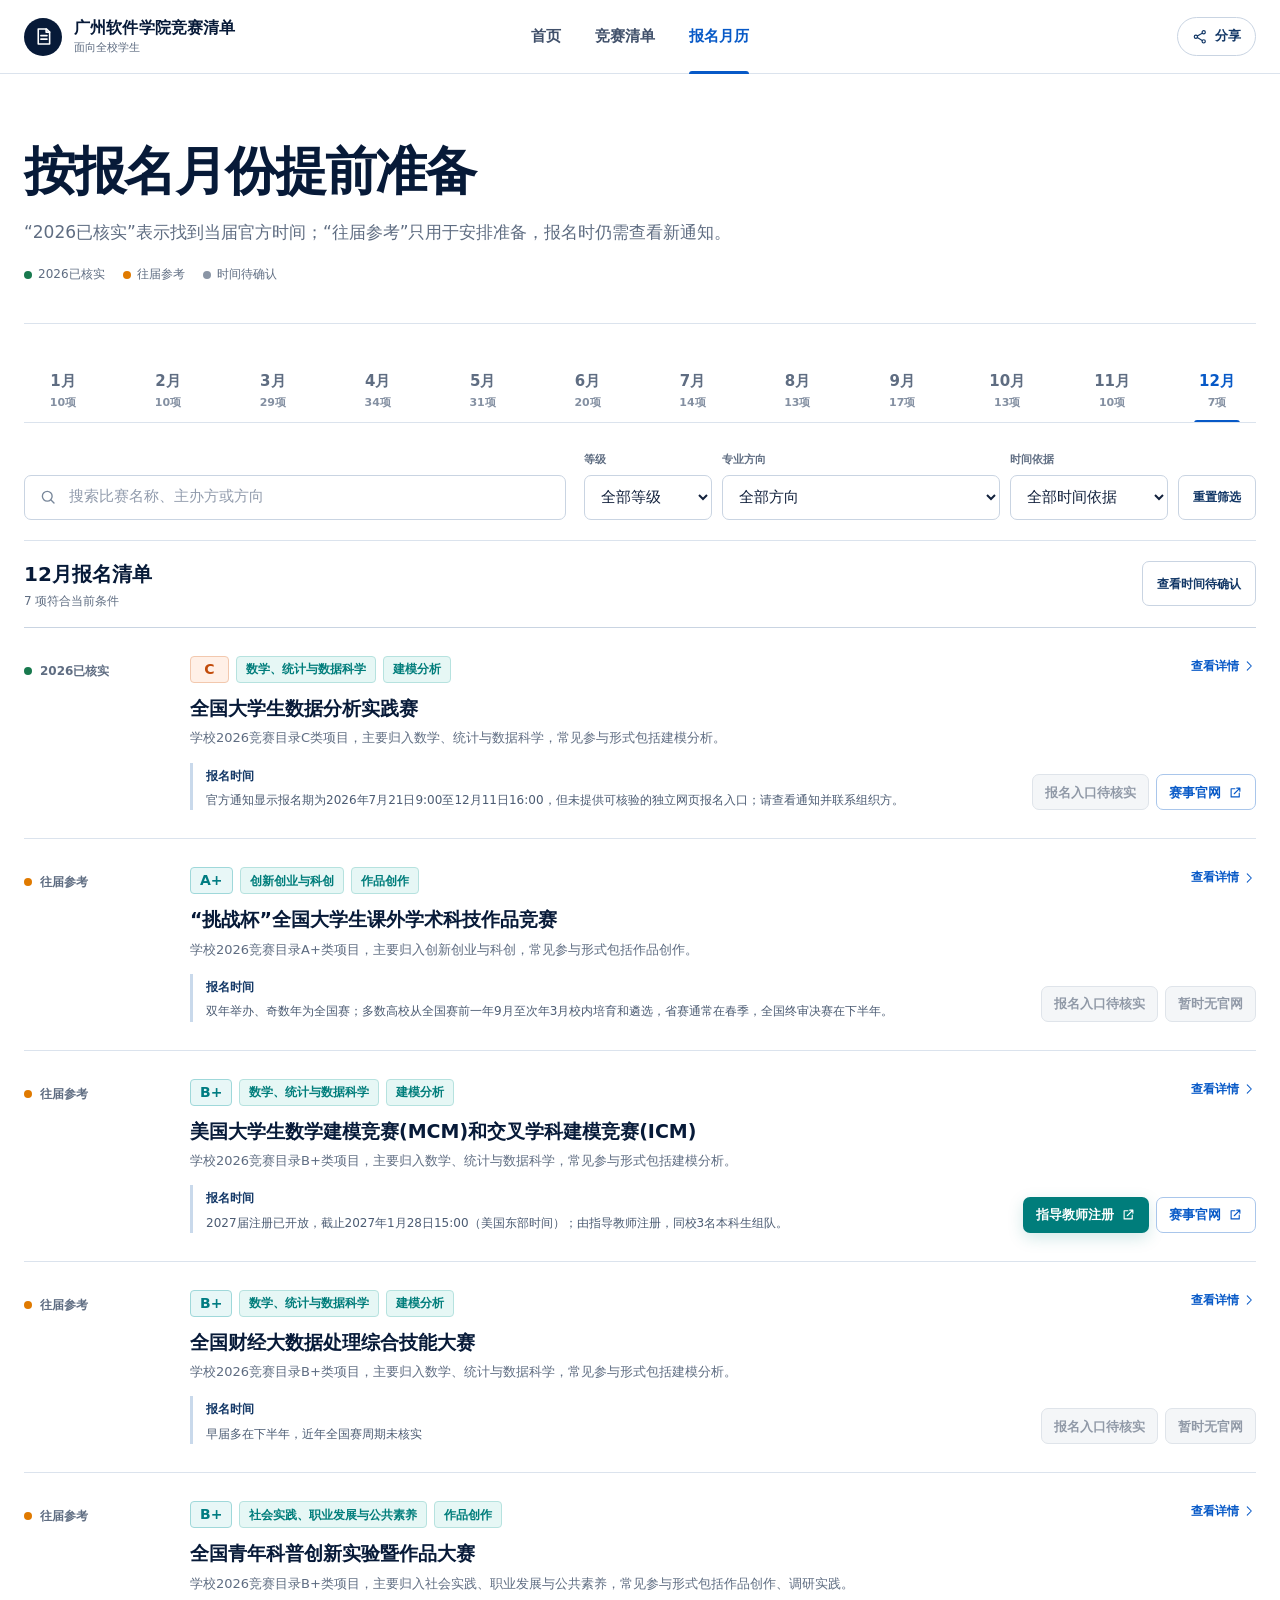
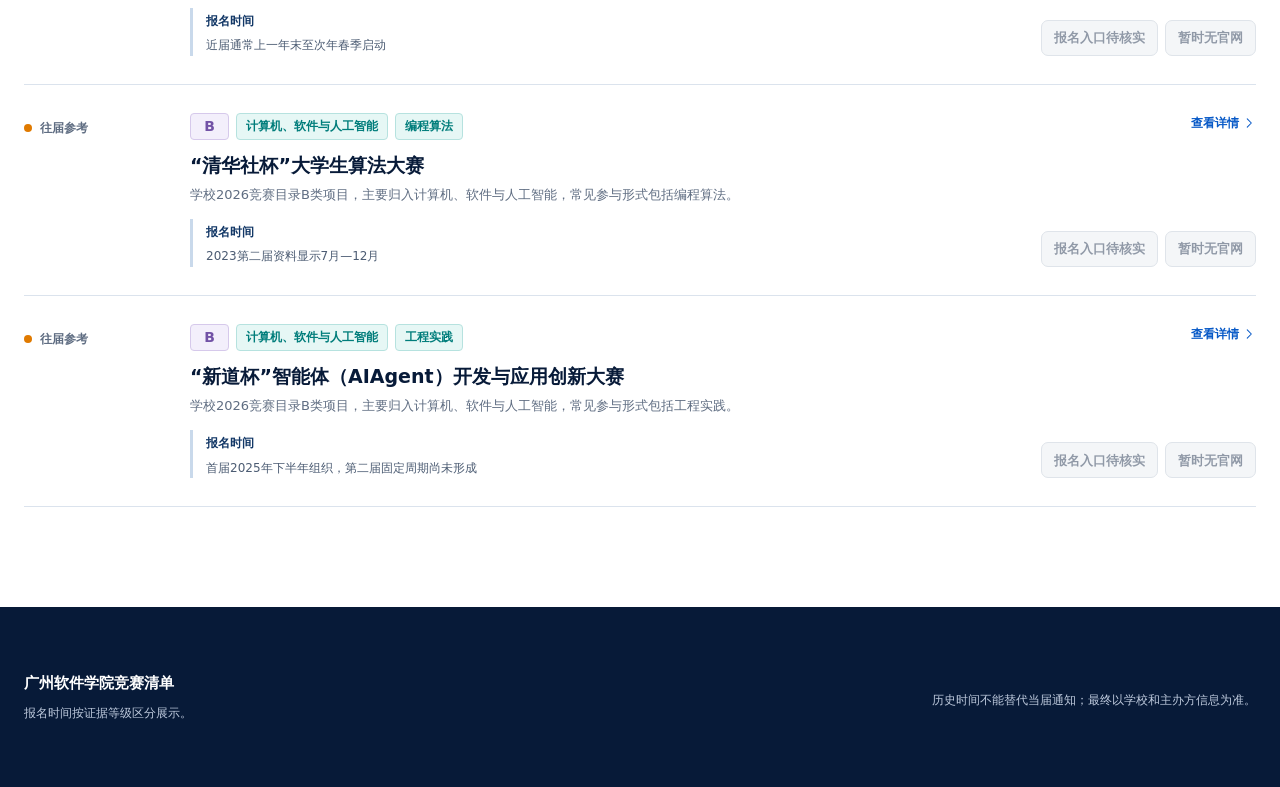
==== site/calendar.html @ b6a683ba "feat: expand competition guide to full school catalog" ====
<!doctype html>
<html lang="zh-CN">
<head>
  <meta charset="utf-8">
  <meta name="viewport" content="width=device-width, initial-scale=1">
  <meta name="theme-color" content="#071b3d">
  <meta name="description" content="按报名月份查看广州软件学院竞赛目录赛事；当届已核实时间与往届常见时间分开标注。">
  <meta property="og:type" content="website">
  <meta property="og:title" content="报名月历｜广州软件学院竞赛清单">
  <meta property="og:description" content="按报名月份查看赛事，提前安排组队和准备。">
  <meta property="og:url" content="https://jianfeng777.github.io/gzist-competition-guide/calendar.html">
  <link rel="canonical" href="https://jianfeng777.github.io/gzist-competition-guide/calendar.html">
  <link rel="icon" href="assets/favicon.svg" type="image/svg+xml">
  <link rel="stylesheet" href="styles.css">
  <title>报名月历｜广州软件学院竞赛清单</title>
</head>
<body data-page="calendar">
  <a class="skip-link" href="#main-content">跳到主要内容</a>
  <header class="site-header">
    <div class="shell header-inner">
      <a class="brand" href="index.html" aria-label="返回首页"><span class="brand-mark" aria-hidden="true"><svg viewBox="0 0 24 24"><path d="M6 3.5h9.5L19 7v13.5H6z"/><path d="M15 3.5V7h4M9 11h7M9 15h7"/></svg></span><span class="brand-copy"><strong>广州软件学院竞赛清单</strong><small>面向全校学生</small></span></a>
      <button class="nav-toggle icon-button" type="button" aria-expanded="false" aria-controls="primary-nav"><span class="sr-only">打开导航</span><svg viewBox="0 0 24 24" aria-hidden="true"><path d="M4 7h16M4 12h16M4 17h16"/></svg></button>
      <nav class="primary-nav" id="primary-nav" aria-label="主导航"><a href="index.html" data-nav="home">首页</a><a href="competitions.html" data-nav="competitions">竞赛清单</a><a href="calendar.html" data-nav="calendar">报名月历</a></nav>
      <button class="share-button" id="share-button" type="button"><svg viewBox="0 0 24 24" aria-hidden="true"><circle cx="18" cy="5" r="2.5"/><circle cx="6" cy="12" r="2.5"/><circle cx="18" cy="19" r="2.5"/><path d="m8.2 10.8 7.5-4.4M8.2 13.2l7.5 4.4"/></svg><span>分享</span></button>
    </div>
  </header>

  <main id="main-content">
    <section class="page-intro shell">
      <h1>按报名月份提前准备</h1>
      <p>“2026已核实”表示找到当届官方时间；“往届参考”只用于安排准备，报名时仍需查看新通知。</p>
      <div class="legend"><span><i class="status-dot verified"></i>2026已核实</span><span><i class="status-dot reference"></i>往届参考</span><span><i class="status-dot unknown"></i>时间待确认</span></div>
    </section>

    <section class="calendar-shell shell" aria-labelledby="calendar-title">
      <h2 class="sr-only" id="calendar-title">报名月份列表</h2>
      <div class="month-tabs" id="month-tabs" role="tablist" aria-label="选择报名月份"></div>
      <div class="catalog-toolbar calendar-toolbar">
        <label class="search-field"><svg viewBox="0 0 24 24" aria-hidden="true"><circle cx="11" cy="11" r="6.5"/><path d="m16 16 4 4"/></svg><span class="sr-only">搜索赛事</span><input id="calendar-search" type="search" placeholder="搜索比赛名称、主办方或方向" autocomplete="off"></label>
        <div class="filter-row">
          <label><span>等级</span><select id="calendar-level"><option value="all">全部等级</option><option>A+</option><option>A</option><option>B+</option><option>B</option><option>C</option></select></label>
          <label><span>专业方向</span><select id="calendar-category"><option value="all">全部方向</option></select></label>
          <label><span>时间依据</span><select id="calendar-kind"><option value="all">全部时间依据</option><option value="verified_2026">2026已核实</option><option value="historical">往届参考</option><option value="unknown">时间待确认</option></select></label>
          <button class="subtle-button" id="calendar-reset" type="button">重置筛选</button>
        </div>
      </div>
      <div class="calendar-heading"><div><strong id="selected-month-title">本月报名清单</strong><span id="calendar-summary">正在读取时间信息…</span></div><button class="subtle-button" id="unknown-time-button" type="button">查看时间待确认</button></div>
      <div class="calendar-results" id="calendar-results" aria-live="polite"></div>
      <div class="empty-state" id="calendar-empty" hidden><h3>这个月份暂时没有匹配项目</h3><p>可切换时间依据或查看“时间待确认”的赛事。</p></div>
    </section>
  </main>

  <footer class="site-footer"><div class="shell footer-inner"><div><strong>广州软件学院竞赛清单</strong><p>报名时间按证据等级区分展示。</p></div><p>历史时间不能替代当届通知；最终以学校和主办方信息为准。</p></div></footer>
  <div class="toast" id="toast" role="status" aria-live="polite"></div>
  <noscript><p class="noscript">此页面需要启用 JavaScript 才能按月份筛选。</p></noscript>
  <script src="data.js"></script><script src="site.js"></script><script src="calendar.js"></script>
</body>
</html>
---- site/styles.css ----
:root {
  --navy-950: #071a38;
  --navy-900: #0a2348;
  --navy-800: #123766;
  --blue-700: #0759c7;
  --blue-600: #0b6de3;
  --blue-100: #eaf3ff;
  --teal-700: #007d7b;
  --teal-600: #009795;
  --teal-100: #e6f7f5;
  --green-700: #18794e;
  --green-100: #e8f7ef;
  --amber-700: #a75a00;
  --amber-100: #fff2df;
  --orange-700: #c24b0a;
  --orange-100: #fff0e7;
  --ink: #12213c;
  --muted: #5f6d82;
  --muted-2: #8490a2;
  --line: #dbe3ed;
  --line-strong: #c9d4e2;
  --paper: #ffffff;
  --canvas: #f6f8fb;
  --soft: #f0f4f8;
  --shadow: 0 16px 50px rgba(16, 38, 70, 0.09);
  --radius-sm: 7px;
  --radius-md: 12px;
  --radius-lg: 20px;
  --shell: 1240px;
  --font: "PingFang SC", "Microsoft YaHei", "Noto Sans CJK SC", system-ui, -apple-system, BlinkMacSystemFont, sans-serif;
}

* { box-sizing: border-box; }

html {
  color-scheme: light;
  scroll-behavior: smooth;
}

body {
  margin: 0;
  min-width: 320px;
  color: var(--ink);
  background: var(--paper);
  font-family: var(--font);
  font-size: 15px;
  line-height: 1.7;
  -webkit-font-smoothing: antialiased;
}

button,
input,
select { font: inherit; }

button,
a { -webkit-tap-highlight-color: transparent; }

a { color: inherit; text-decoration: none; }

svg {
  width: 1.2em;
  height: 1.2em;
  fill: none;
  stroke: currentColor;
  stroke-width: 1.8;
  stroke-linecap: round;
  stroke-linejoin: round;
}

h1,
h2,
h3,
p { margin-top: 0; }

h1,
h2,
h3 {
  color: var(--navy-950);
  line-height: 1.28;
}

h1 { letter-spacing: -0.035em; }

button:focus-visible,
a:focus-visible,
input:focus-visible,
select:focus-visible {
  outline: 3px solid rgba(11, 109, 227, 0.26);
  outline-offset: 2px;
}

.sr-only {
  position: absolute !important;
  width: 1px !important;
  height: 1px !important;
  padding: 0 !important;
  margin: -1px !important;
  overflow: hidden !important;
  clip: rect(0, 0, 0, 0) !important;
  white-space: nowrap !important;
  border: 0 !important;
}

.skip-link {
  position: fixed;
  z-index: 1000;
  top: 12px;
  left: 12px;
  padding: 9px 14px;
  color: #fff;
  background: var(--navy-950);
  border-radius: var(--radius-sm);
  transform: translateY(-160%);
}

.skip-link:focus { transform: none; }

.shell {
  width: min(calc(100% - 48px), var(--shell));
  margin-inline: auto;
}

.site-header {
  position: sticky;
  top: 0;
  z-index: 100;
  height: 74px;
  background: rgba(255, 255, 255, 0.96);
  border-bottom: 1px solid var(--line);
  backdrop-filter: blur(16px);
}

.header-inner {
  height: 100%;
  display: grid;
  grid-template-columns: minmax(260px, 1fr) auto minmax(260px, 1fr);
  align-items: center;
  gap: 24px;
}

.brand {
  display: inline-flex;
  align-items: center;
  gap: 12px;
  width: max-content;
  color: var(--navy-950);
}

.brand-mark {
  width: 38px;
  height: 38px;
  display: grid;
  place-items: center;
  color: white;
  background: var(--navy-950);
  border-radius: 50%;
}

.brand-mark svg { width: 21px; height: 21px; }

.brand-copy { display: grid; line-height: 1.25; }
.brand-copy strong { font-size: 16px; letter-spacing: 0.01em; }
.brand-copy small { margin-top: 3px; color: var(--muted); font-size: 11px; font-weight: 500; }

.primary-nav {
  align-self: stretch;
  display: flex;
  align-items: stretch;
  gap: 34px;
}

.primary-nav a {
  position: relative;
  display: flex;
  align-items: center;
  color: #40506a;
  font-size: 15px;
  font-weight: 650;
}

.primary-nav a:hover,
.primary-nav a[aria-current="page"] { color: var(--blue-700); }

.primary-nav a[aria-current="page"]::after {
  content: "";
  position: absolute;
  right: 0;
  bottom: -1px;
  left: 0;
  height: 3px;
  background: var(--blue-700);
  border-radius: 3px 3px 0 0;
}

.share-button,
.icon-button,
.subtle-button,
.pagination button {
  cursor: pointer;
  color: var(--navy-800);
  background: var(--paper);
  border: 1px solid var(--line-strong);
  transition: border-color 160ms ease, color 160ms ease, background 160ms ease, transform 160ms ease;
}

.share-button {
  justify-self: end;
  min-height: 38px;
  display: inline-flex;
  align-items: center;
  gap: 7px;
  padding: 7px 14px;
  border-radius: 999px;
  font-size: 13px;
  font-weight: 650;
}

.share-button:hover,
.icon-button:hover,
.subtle-button:hover,
.pagination button:hover:not(:disabled) {
  color: var(--blue-700);
  border-color: #96b9e9;
  background: #f7fbff;
}

.nav-toggle { display: none !important; }

.icon-button {
  width: 38px;
  height: 38px;
  display: inline-grid;
  place-items: center;
  padding: 0;
  border-radius: 50%;
}

.button {
  min-height: 42px;
  display: inline-flex;
  align-items: center;
  justify-content: center;
  gap: 7px;
  padding: 9px 17px;
  border: 1px solid transparent;
  border-radius: var(--radius-sm);
  font-size: 14px;
  font-weight: 700;
  line-height: 1.2;
  cursor: pointer;
  transition: transform 160ms ease, box-shadow 160ms ease, border-color 160ms ease, background 160ms ease;
}

.button:hover { transform: translateY(-1px); }
.button-primary { color: #fff; background: var(--teal-700); box-shadow: 0 5px 16px rgba(0, 125, 123, 0.18); }
.button-primary:hover { background: #006d6c; box-shadow: 0 8px 22px rgba(0, 125, 123, 0.24); }
.button-secondary { color: var(--blue-700); background: #fff; border-color: #a9c6eb; }
.button-secondary:hover { border-color: var(--blue-700); background: #f4f9ff; }
.button-small { min-height: 36px; padding: 7px 12px; font-size: 12.5px; }
.button-compact { min-height: 31px; padding: 5px 9px; font-size: 11.5px; }
.button-icon { width: 15px; height: 15px; }
.button-disabled {
  color: #9099a7;
  background: #f4f6f8;
  border-color: #dfe4ea;
  box-shadow: none;
  cursor: not-allowed;
}
.button-disabled:hover { transform: none; }

.home-hero {
  padding-top: clamp(70px, 8vw, 116px);
  padding-bottom: clamp(68px, 8vw, 108px);
  text-align: center;
}

.home-hero::before {
  content: "";
  display: block;
  width: 42px;
  height: 4px;
  margin: 0 auto 24px;
  background: var(--teal-600);
  border-radius: 99px;
}

.home-hero h1 {
  margin-bottom: 18px;
  font-size: clamp(38px, 5vw, 66px);
  font-weight: 820;
}

.home-hero > p {
  max-width: 760px;
  margin: 0 auto 34px;
  color: var(--muted);
  font-size: clamp(16px, 1.8vw, 20px);
}

.hero-search {
  width: min(760px, 100%);
  min-height: 62px;
  margin: 0 auto;
  display: grid;
  grid-template-columns: auto 1fr auto;
  align-items: center;
  gap: 12px;
  padding: 8px 9px 8px 19px;
  background: #fff;
  border: 1px solid var(--line-strong);
  border-radius: 11px;
  box-shadow: 0 14px 38px rgba(13, 38, 75, 0.08);
}

.hero-search svg,
.search-field svg { color: #78879a; }
.hero-search input,
.search-field input {
  min-width: 0;
  width: 100%;
  color: var(--ink);
  background: transparent;
  border: 0;
  outline: 0;
}
.hero-search input { font-size: 16px; }
.hero-search input::placeholder,
.search-field input::placeholder { color: #929cad; }

.catalog-facts {
  margin: 27px auto 0;
  display: flex;
  justify-content: center;
  flex-wrap: wrap;
  gap: 8px 0;
  color: var(--muted);
  font-size: 13px;
}

.catalog-facts span { padding: 0 18px; border-right: 1px solid var(--line); }
.catalog-facts span:last-child { border-right: 0; }
.catalog-facts strong { color: var(--teal-700); font-size: 16px; }

.section { padding: 78px 0; }
.section-muted { background: var(--canvas); border-block: 1px solid #edf0f4; }

.section-heading {
  margin-bottom: 30px;
  display: flex;
  align-items: flex-end;
  justify-content: space-between;
  gap: 24px;
}

.section-heading h2,
.usage-section h2 {
  margin-bottom: 8px;
  font-size: clamp(25px, 3vw, 34px);
  letter-spacing: -0.025em;
}

.section-heading p,
.usage-section > p { margin-bottom: 0; color: var(--muted); }

.current-section {
  color: #fff;
  background: var(--navy-950);
  overflow: hidden;
}

.current-section h2 { color: #fff; }
.current-section .section-heading p { color: #aebed4; }

.carousel-controls { display: flex; gap: 9px; }
.current-section .icon-button { color: #fff; background: #102c55; border-color: #315077; }
.current-section .icon-button:hover { background: #183b6d; border-color: #5d7da6; }

.open-carousel {
  display: grid;
  grid-auto-flow: column;
  grid-auto-columns: minmax(380px, calc((100% - 20px) / 2));
  gap: 20px;
  overflow-x: auto;
  padding: 2px 0 13px;
  scroll-snap-type: x mandatory;
  scrollbar-width: thin;
  scrollbar-color: #4b6689 transparent;
}

.open-slide {
  min-height: 330px;
  display: flex;
  flex-direction: column;
  padding: 30px;
  color: #d7e2f1;
  background: #0f2b53;
  border: 1px solid #294a76;
  border-radius: var(--radius-md);
  scroll-snap-align: start;
}

.open-slide h3 { margin: 18px 0 10px; color: #fff; font-size: 23px; }
.open-edition { margin: -3px 0 10px; color: #70ded6; font-size: 12px; font-weight: 700; }
.open-summary { color: #b8c8dc; }
.open-window { margin-top: auto; padding: 15px 0; border-top: 1px solid #2b4b73; }
.open-window strong { color: #fff; font-size: 13px; }
.open-window p { margin: 4px 0 0; color: #d3ddea; font-size: 13px; }
.card-actions { display: flex; flex-wrap: wrap; gap: 9px; }
.open-slide .button-secondary { color: #fff; background: transparent; border-color: #58759a; }
.open-slide .button-disabled { color: #8494aa; background: #17345a; border-color: #29496f; }

.empty-inline {
  padding: 34px;
  text-align: center;
  color: #c5d1e0;
  background: #0f2b53;
  border: 1px solid #294a76;
  border-radius: var(--radius-md);
}
.empty-inline strong { color: #fff; font-size: 18px; }
.empty-inline p { margin: 7px 0 0; }

.tag-row { display: flex; align-items: center; flex-wrap: wrap; gap: 7px; }
.tag,
.level-badge {
  min-height: 27px;
  display: inline-flex;
  align-items: center;
  justify-content: center;
  padding: 3px 9px;
  border-radius: 4px;
  font-size: 12px;
  font-weight: 650;
  line-height: 1.2;
  white-space: nowrap;
}
.tag { color: var(--teal-700); background: var(--teal-100); border: 1px solid #b6e2df; }
.level-badge { min-width: 39px; font-size: 14px; font-weight: 800; }
.level-a-plus,
.level-b-plus { color: #007c82; background: #e8f7f7; border: 1px solid #9fd8da; }
.level-a { color: #075abd; background: #edf5ff; border: 1px solid #b8d2f3; }
.level-b { color: #7252a6; background: #f3effb; border: 1px solid #d6c9eb; }
.level-c { color: var(--orange-700); background: var(--orange-100); border: 1px solid #f2c8ae; }

.current-section .tag { color: #71e4dc; background: rgba(0, 151, 149, 0.14); border-color: rgba(102, 219, 211, 0.35); }
.current-section .level-badge { background: #fff; }

.browse-entries {
  display: grid;
  grid-template-columns: repeat(2, minmax(0, 1fr));
  border: 1px solid var(--line);
  border-radius: var(--radius-md);
  overflow: hidden;
}

.browse-entry {
  min-height: 238px;
  display: flex;
  align-items: flex-end;
  justify-content: space-between;
  gap: 20px;
  padding: 34px;
  background: #fff;
  transition: background 180ms ease;
}
.browse-entry + .browse-entry { border-left: 1px solid var(--line); }
.browse-entry:hover { background: #f8fbff; }
.browse-entry:hover > svg { transform: translateX(4px); color: var(--blue-700); }
.browse-entry > svg { width: 28px; height: 28px; flex: 0 0 auto; transition: transform 180ms ease; }
.browse-entry h3 { margin: 34px 0 10px; font-size: 24px; }
.browse-entry p { max-width: 470px; margin-bottom: 0; color: var(--muted); }
.entry-index { color: var(--teal-700); font-size: 13px; font-weight: 800; letter-spacing: 0.14em; }

.category-directory {
  display: grid;
  grid-template-columns: repeat(2, minmax(0, 1fr));
  background: #fff;
  border: 1px solid var(--line);
  border-radius: var(--radius-md);
  overflow: hidden;
}

.category-row {
  min-height: 98px;
  display: grid;
  grid-template-columns: 1fr auto auto;
  align-items: center;
  gap: 18px;
  padding: 20px 24px;
  border-bottom: 1px solid var(--line);
}
.category-row:nth-child(odd) { border-right: 1px solid var(--line); }
.category-row:nth-last-child(-n + 2) { border-bottom: 0; }
.category-row:hover { background: #f8fbff; }
.category-row strong { color: var(--navy-950); font-size: 16px; }
.category-row p { margin: 3px 0 0; color: var(--muted); font-size: 13px; }
.category-row > span { color: var(--muted); font-size: 12px; }
.category-row > svg { color: var(--blue-700); }

.usage-section { padding-top: 86px; padding-bottom: 96px; }
.usage-steps {
  margin: 34px 0 0;
  padding: 0;
  display: grid;
  grid-template-columns: repeat(3, minmax(0, 1fr));
  list-style: none;
  border-top: 1px solid var(--line);
}
.usage-steps li { display: flex; gap: 18px; padding: 26px 22px 0 0; }
.usage-steps li + li { padding-left: 22px; border-left: 1px solid var(--line); }
.usage-steps > li > span { color: var(--teal-700); font-size: 13px; font-weight: 800; }
.usage-steps strong { color: var(--navy-950); font-size: 16px; }
.usage-steps p { margin: 5px 0 0; color: var(--muted); font-size: 13px; }

.page-intro {
  padding-top: 64px;
  padding-bottom: 38px;
  border-bottom: 1px solid var(--line);
}
.page-intro h1 { margin-bottom: 13px; font-size: clamp(34px, 4.4vw, 52px); }
.page-intro > p { max-width: 800px; margin-bottom: 18px; color: var(--muted); font-size: 17px; }
.source-line { display: flex; gap: 22px; color: var(--muted); font-size: 13px; }
.source-line strong { color: var(--teal-700); }

.catalog-shell,
.calendar-shell { padding-top: 36px; padding-bottom: 100px; }

.level-tabs,
.month-tabs {
  display: flex;
  overflow-x: auto;
  border-bottom: 1px solid var(--line);
  scrollbar-width: none;
}
.level-tabs::-webkit-scrollbar,
.month-tabs::-webkit-scrollbar { display: none; }
.level-tabs button,
.month-tabs button {
  position: relative;
  flex: 0 0 auto;
  min-height: 56px;
  padding: 10px 23px;
  color: var(--muted);
  background: transparent;
  border: 0;
  cursor: pointer;
  font-weight: 700;
}
.level-tabs button::after,
.month-tabs button::after {
  content: "";
  position: absolute;
  right: 16px;
  bottom: -1px;
  left: 16px;
  height: 3px;
  background: transparent;
  border-radius: 3px 3px 0 0;
}
.level-tabs button[aria-selected="true"],
.month-tabs button[aria-selected="true"] { color: var(--blue-700); }
.level-tabs button[aria-selected="true"]::after,
.month-tabs button[aria-selected="true"]::after { background: var(--blue-700); }
.level-tabs small,
.month-tabs small { margin-left: 5px; color: var(--muted-2); font-size: 11px; font-weight: 600; }

.catalog-toolbar {
  margin: 28px 0 20px;
  display: grid;
  grid-template-columns: minmax(300px, 1fr) auto;
  gap: 18px;
  align-items: end;
}
.search-field {
  height: 45px;
  display: grid;
  grid-template-columns: auto 1fr;
  align-items: center;
  gap: 10px;
  padding: 0 14px;
  background: #fff;
  border: 1px solid var(--line-strong);
  border-radius: var(--radius-sm);
}
.filter-row { display: flex; align-items: end; gap: 10px; }
.filter-row label { display: grid; gap: 5px; }
.filter-row label > span,
.result-bar label { color: var(--muted); font-size: 11px; font-weight: 650; }
.filter-row select,
.result-bar select {
  height: 45px;
  padding: 0 34px 0 12px;
  color: var(--ink);
  background: #fff;
  border: 1px solid var(--line-strong);
  border-radius: var(--radius-sm);
}
.subtle-button {
  min-height: 45px;
  padding: 8px 14px;
  border-radius: var(--radius-sm);
  font-size: 12px;
  font-weight: 700;
  white-space: nowrap;
}

.result-bar {
  min-height: 42px;
  display: flex;
  align-items: center;
  justify-content: space-between;
  gap: 20px;
  color: var(--muted);
  font-size: 13px;
}
.result-bar p { margin: 0; }
.result-bar label { display: flex; align-items: center; gap: 8px; }
.result-bar select { height: 34px; }

.catalog-table { border: 1px solid var(--line); border-radius: var(--radius-sm); overflow: hidden; }
.catalog-header,
.catalog-row {
  display: grid;
  grid-template-columns: 82px minmax(240px, 2.2fr) minmax(150px, 1.25fr) minmax(160px, 1.25fr) minmax(190px, 1.45fr) 92px;
}
.catalog-header {
  min-height: 47px;
  align-items: center;
  color: #536177;
  background: var(--canvas);
  border-bottom: 1px solid var(--line);
  font-size: 12px;
  font-weight: 750;
}
.catalog-header span { padding: 0 14px; }
.catalog-row { min-height: 118px; background: #fff; border-bottom: 1px solid var(--line); }
.catalog-row:last-child { border-bottom: 0; }
.catalog-row:hover { background: #fbfdff; }
.catalog-cell { min-width: 0; padding: 20px 14px; }
.level-cell { display: flex; align-items: flex-start; gap: 7px; }
.level-cell small { color: var(--muted-2); font-size: 10px; }
.name-cell h3 { margin: 0 0 7px; font-size: 15px; }
.name-cell h3 a:hover { color: var(--blue-700); }
.name-cell p,
.organizer-cell p { margin: 0; color: var(--muted); font-size: 12px; line-height: 1.6; }
.tags-cell .tag-row { align-items: flex-start; }
.organizer-cell p { color: #485870; }
.links-cell { display: grid; align-content: start; gap: 9px; }
.entry-status { display: inline-flex; align-items: center; gap: 6px; color: var(--muted); font-size: 11px; font-weight: 700; }
.entry-status i { width: 7px; height: 7px; background: currentColor; border-radius: 50%; }
.entry-status.is-open { color: var(--green-700); }
.entry-status.is-verified { color: var(--blue-700); }
.entry-status.is-missing { color: var(--amber-700); }
.compact-actions { display: flex; flex-wrap: wrap; gap: 6px; }
.action-cell { display: flex; align-items: center; }
.detail-link {
  display: inline-flex;
  align-items: center;
  gap: 3px;
  color: var(--blue-700);
  font-size: 12px;
  font-weight: 750;
  white-space: nowrap;
}
.detail-link svg { width: 14px; height: 14px; }
.detail-link:hover { text-decoration: underline; }

.pagination {
  min-height: 64px;
  display: flex;
  align-items: center;
  justify-content: center;
  gap: 7px;
}
.pagination button {
  min-width: 36px;
  height: 36px;
  display: grid;
  place-items: center;
  padding: 0 8px;
  border-radius: 5px;
  font-size: 12px;
}
.pagination button[aria-current="page"] { color: #fff; background: var(--blue-700); border-color: var(--blue-700); }
.pagination button:disabled { color: #b3bbc6; background: #f7f8fa; cursor: not-allowed; }
.pagination span { color: var(--muted); }

.empty-state {
  padding: 62px 24px;
  text-align: center;
  background: var(--canvas);
  border: 1px solid var(--line);
  border-radius: var(--radius-sm);
}
.empty-state h3 { margin-bottom: 7px; }
.empty-state p { color: var(--muted); }

.legend { display: flex; flex-wrap: wrap; gap: 18px; color: var(--muted); font-size: 12px; }
.legend span { display: inline-flex; align-items: center; gap: 6px; }
.status-dot { width: 8px; height: 8px; display: inline-block; border-radius: 50%; background: var(--muted-2); }
.status-dot.verified { background: var(--green-700); }
.status-dot.reference { background: #e07a00; }
.status-dot.unknown { background: #8a95a5; }

.month-tabs { justify-content: space-between; }
.month-tabs button { min-width: 78px; display: grid; justify-items: center; padding: 9px 14px; }
.month-tabs small { margin: 0; }
.calendar-toolbar { grid-template-columns: minmax(260px, 1fr) auto; }
.calendar-heading {
  min-height: 76px;
  display: flex;
  align-items: center;
  justify-content: space-between;
  gap: 18px;
  padding: 16px 0;
  border-top: 1px solid var(--line);
}
.calendar-heading > div { display: grid; }
.calendar-heading strong { color: var(--navy-950); font-size: 20px; }
.calendar-heading span { color: var(--muted); font-size: 12px; }
.calendar-results { border-top: 1px solid var(--line-strong); }
.calendar-item {
  display: grid;
  grid-template-columns: 138px minmax(0, 1fr) minmax(200px, 0.36fr);
  gap: 28px;
  padding: 28px 0;
  border-bottom: 1px solid var(--line);
}
.calendar-date-rail { display: flex; align-items: flex-start; gap: 8px; color: var(--muted); font-size: 12px; font-weight: 750; padding-top: 5px; }
.calendar-date-rail .status-dot { margin-top: 6px; }
.calendar-item-main h3 { margin: 13px 0 7px; font-size: 19px; }
.calendar-item-main h3 a:hover { color: var(--blue-700); }
.calendar-summary { margin-bottom: 13px; color: var(--muted); font-size: 13px; }
.registration-copy { padding-left: 13px; border-left: 3px solid #c9d9eb; }
.registration-copy strong { color: var(--navy-800); font-size: 12px; }
.registration-copy p { margin: 2px 0 0; color: #4c5c73; font-size: 12px; }
.calendar-item-actions { display: grid; align-content: space-between; justify-items: end; gap: 18px; }
.calendar-item-actions > div { display: flex; justify-content: flex-end; flex-wrap: wrap; gap: 7px; }

.breadcrumb { padding: 28px 0 20px; display: flex; gap: 9px; color: var(--muted); font-size: 12px; }
.breadcrumb a { color: var(--blue-700); }
.detail-page { min-height: calc(100vh - 250px); padding-bottom: 100px; }
.detail-loading,
.not-found { padding: 80px 0; text-align: center; color: var(--muted); }
.not-found h1 { font-size: 34px; }
.not-found .button { margin-top: 10px; }
.detail-hero {
  display: grid;
  grid-template-columns: minmax(0, 1fr) minmax(300px, 370px);
  gap: 54px;
  padding: 40px 0 48px;
  border-bottom: 1px solid var(--line);
}
.detail-heading h1 { max-width: 850px; margin: 19px 0 17px; font-size: clamp(34px, 4.5vw, 54px); }
.detail-summary { max-width: 820px; color: var(--muted); font-size: 17px; }
.detail-meta { margin: 28px 0 0; display: grid; grid-template-columns: repeat(3, minmax(0, 1fr)); gap: 20px; }
.detail-meta div { padding-top: 13px; border-top: 1px solid var(--line); }
.detail-meta dt { color: var(--muted); font-size: 11px; }
.detail-meta dd { margin: 4px 0 0; color: var(--navy-950); font-size: 13px; font-weight: 650; }
.detail-action-panel {
  align-self: start;
  padding: 25px;
  background: var(--canvas);
  border: 1px solid var(--line);
  border-radius: var(--radius-md);
}
.timing-badge { width: max-content; display: inline-flex; align-items: center; gap: 7px; padding: 4px 9px; border-radius: 99px; font-size: 11px; font-weight: 750; }
.timing-badge i { width: 7px; height: 7px; background: currentColor; border-radius: 50%; }
.timing-badge.verified { color: var(--green-700); background: var(--green-100); }
.timing-badge.reference { color: var(--amber-700); background: var(--amber-100); }
.timing-badge.unknown { color: #687485; background: #e9edf2; }
.detail-action-panel > strong { display: block; margin-top: 18px; color: var(--navy-950); }
.detail-action-panel > p { margin: 6px 0 5px; color: #4f5e73; font-size: 13px; }
.detail-action-panel > small { color: var(--muted); }
.detail-primary-actions { margin-top: 20px; display: flex; flex-wrap: wrap; gap: 8px; }
.action-note { color: var(--muted-2) !important; font-size: 11px !important; }
.detail-content-grid { display: grid; grid-template-columns: minmax(0, 1.65fr) minmax(280px, 0.7fr); gap: 70px; padding-top: 44px; }
.detail-section { padding: 0 0 34px; margin-bottom: 33px; border-bottom: 1px solid var(--line); }
.detail-section:last-child { margin-bottom: 0; }
.detail-section h2,
.detail-side-section h2 { margin-bottom: 13px; font-size: 20px; }
.detail-section p { margin-bottom: 0; color: #48586e; font-size: 15px; white-space: pre-line; }
.detail-side-section { padding-bottom: 26px; margin-bottom: 26px; border-bottom: 1px solid var(--line); }
.detail-side-section > p { margin: 13px 0 0; color: var(--muted); font-size: 13px; }
.latest-status { padding: 12px; background: var(--canvas); border-radius: var(--radius-sm); }
.evidence-list { margin: 0; padding: 0; list-style: none; }
.evidence-list li + li { margin-top: 8px; }
.evidence-list a { display: flex; align-items: center; justify-content: space-between; gap: 10px; padding: 11px 12px; color: var(--blue-700); border: 1px solid var(--line); border-radius: var(--radius-sm); font-size: 12px; font-weight: 650; }
.evidence-list a:hover { border-color: #9fbde3; background: #f7fbff; }
.evidence-list svg { flex: 0 0 auto; }
.evidence-empty { color: var(--muted-2) !important; }
.source-box { padding: 18px; background: var(--canvas); border: 1px solid var(--line); border-radius: var(--radius-sm); }

.site-footer { color: #becadd; background: var(--navy-950); }
.footer-inner { min-height: 180px; display: flex; align-items: center; justify-content: space-between; gap: 50px; }
.footer-inner strong { color: #fff; }
.footer-inner p { margin: 6px 0 0; font-size: 12px; }
.footer-inner > p { max-width: 500px; text-align: right; }

.toast {
  position: fixed;
  z-index: 500;
  right: 22px;
  bottom: 22px;
  max-width: calc(100vw - 44px);
  padding: 11px 16px;
  color: #fff;
  background: var(--navy-950);
  border-radius: var(--radius-sm);
  box-shadow: var(--shadow);
  opacity: 0;
  transform: translateY(12px);
  pointer-events: none;
  transition: opacity 180ms ease, transform 180ms ease;
}
.toast.is-visible { opacity: 1; transform: none; }
.noscript { margin: 0; padding: 12px 20px; color: #fff; background: #8b3f00; text-align: center; }

@media (max-width: 1080px) {
  .header-inner { grid-template-columns: 1fr auto auto; }
  .primary-nav { gap: 21px; }
  .catalog-toolbar,
  .calendar-toolbar { grid-template-columns: 1fr; }
  .filter-row { justify-content: flex-start; }
  .catalog-header,
  .catalog-row { grid-template-columns: 75px minmax(220px, 2fr) minmax(140px, 1fr) minmax(150px, 1fr) minmax(180px, 1.35fr); }
  .catalog-header span:last-child,
  .action-cell { display: none; }
  .calendar-item { grid-template-columns: 125px minmax(0, 1fr) 190px; gap: 20px; }
}

@media (max-width: 820px) {
  .shell { width: min(calc(100% - 32px), var(--shell)); }
  .site-header { height: 66px; }
  .header-inner { grid-template-columns: 1fr auto auto; gap: 8px; }
  .brand-mark { width: 34px; height: 34px; }
  .brand-copy strong { font-size: 14px; }
  .brand-copy small { display: none; }
  .nav-toggle { display: inline-grid !important; grid-column: 2; }
  .share-button { width: 38px; height: 38px; justify-content: center; padding: 0; }
  .share-button span { display: none; }
  .primary-nav {
    position: absolute;
    top: 66px;
    right: 0;
    left: 0;
    display: none;
    height: auto;
    padding: 8px 16px 16px;
    background: #fff;
    border-bottom: 1px solid var(--line);
    box-shadow: 0 15px 28px rgba(15, 38, 67, 0.08);
  }
  .primary-nav.is-open { display: grid; }
  .primary-nav a { min-height: 44px; padding: 0 12px; border-radius: 6px; }
  .primary-nav a[aria-current="page"] { background: var(--blue-100); }
  .primary-nav a[aria-current="page"]::after { display: none; }

  .home-hero { padding-top: 58px; padding-bottom: 64px; text-align: left; }
  .home-hero::before { margin-left: 0; }
  .home-hero h1 { font-size: clamp(36px, 11vw, 52px); }
  .home-hero > p { font-size: 16px; }
  .hero-search { grid-template-columns: auto 1fr; padding: 9px 12px; }
  .hero-search .button { grid-column: 1 / -1; width: 100%; }
  .catalog-facts { justify-content: flex-start; }
  .catalog-facts span { padding: 0 10px; }
  .catalog-facts span:first-child { padding-left: 0; }
  .section { padding: 58px 0; }
  .section-heading { align-items: center; }
  .open-carousel { grid-auto-columns: min(86vw, 390px); }
  .open-slide { min-height: 360px; padding: 25px; }
  .browse-entries,
  .category-directory,
  .usage-steps { grid-template-columns: 1fr; }
  .browse-entry { min-height: 190px; padding: 25px; }
  .browse-entry + .browse-entry { border-left: 0; border-top: 1px solid var(--line); }
  .category-row:nth-child(odd) { border-right: 0; }
  .category-row:nth-last-child(2) { border-bottom: 1px solid var(--line); }
  .category-row:last-child { border-bottom: 0; }
  .usage-steps li { padding: 22px 0; }
  .usage-steps li + li { padding-left: 0; border-top: 1px solid var(--line); border-left: 0; }

  .page-intro { padding-top: 48px; }
  .page-intro > p { font-size: 15px; }
  .filter-row { width: 100%; overflow-x: auto; align-items: end; padding-bottom: 3px; }
  .filter-row label { min-width: 145px; }
  .filter-row select { width: 100%; }
  .result-bar label { display: none; }
  .catalog-table { overflow: visible; border: 0; }
  .catalog-header { display: none; }
  .catalog-results { display: grid; gap: 10px; }
  .catalog-row {
    min-height: 0;
    display: grid;
    grid-template-columns: 56px 1fr;
    gap: 0 11px;
    padding: 19px 17px;
    border: 1px solid var(--line);
    border-radius: var(--radius-sm);
  }
  .catalog-cell { padding: 0; }
  .level-cell { grid-row: 1 / 5; display: grid; justify-items: start; align-content: start; }
  .name-cell { grid-column: 2; }
  .name-cell h3 { font-size: 16px; }
  .name-cell p { display: -webkit-box; overflow: hidden; -webkit-line-clamp: 2; -webkit-box-orient: vertical; }
  .tags-cell { grid-column: 2; margin-top: 11px; }
  .organizer-cell { grid-column: 2; margin-top: 11px; }
  .links-cell { grid-column: 2; margin-top: 14px; padding-top: 14px; border-top: 1px solid var(--line); }
  .compact-actions { margin-top: 2px; }
  .action-cell { display: none; }
  .button-compact { min-height: 35px; }

  .month-tabs { justify-content: flex-start; }
  .month-tabs button { min-width: 70px; }
  .calendar-item { grid-template-columns: 1fr; gap: 13px; padding: 23px 0; }
  .calendar-date-rail { padding: 0; }
  .calendar-item-actions { justify-items: start; }
  .calendar-item-actions > div { justify-content: flex-start; }
  .calendar-item-actions .detail-link { order: 2; }

  .detail-hero,
  .detail-content-grid { grid-template-columns: 1fr; gap: 34px; }
  .detail-meta { grid-template-columns: 1fr; gap: 10px; }
  .detail-hero { padding-top: 24px; }
  .detail-action-panel { width: 100%; }
  .detail-content-grid { padding-top: 36px; }
  .footer-inner { min-height: 210px; align-items: flex-start; justify-content: center; flex-direction: column; gap: 18px; padding-block: 38px; }
  .footer-inner > p { text-align: left; }
}

@media (max-width: 480px) {
  .shell { width: min(calc(100% - 24px), var(--shell)); }
  .brand { gap: 8px; }
  .brand-copy strong { max-width: 160px; white-space: nowrap; overflow: hidden; text-overflow: ellipsis; }
  .home-hero h1 { font-size: 38px; }
  .catalog-facts { display: grid; grid-template-columns: repeat(2, max-content); gap: 5px 0; }
  .catalog-facts span { border-right: 0; padding-left: 0; }
  .section-heading h2,
  .usage-section h2 { font-size: 26px; }
  .carousel-controls { display: none; }
  .open-carousel { width: calc(100% + 12px); grid-auto-columns: calc(100% - 20px); }
  .browse-entry h3 { font-size: 21px; }
  .category-row { grid-template-columns: 1fr auto; padding-inline: 18px; }
  .category-row > svg { display: none; }
  .source-line { display: grid; gap: 2px; }
  .catalog-toolbar { margin-top: 20px; }
  .filter-row { display: grid; grid-template-columns: repeat(2, minmax(0, 1fr)); overflow: visible; gap: 9px; }
  .filter-row label { min-width: 0; }
  .filter-row .subtle-button { width: 100%; align-self: end; }
  .calendar-heading { align-items: flex-start; flex-direction: column; }
  .calendar-heading .subtle-button { width: 100%; }
  .detail-heading h1 { font-size: 34px; }
  .detail-primary-actions .button { flex: 1 1 auto; }
}

@media (prefers-reduced-motion: reduce) {
  *,
  *::before,
  *::after {
    scroll-behavior: auto !important;
    transition-duration: 0.01ms !important;
    animation-duration: 0.01ms !important;
    animation-iteration-count: 1 !important;
  }
}
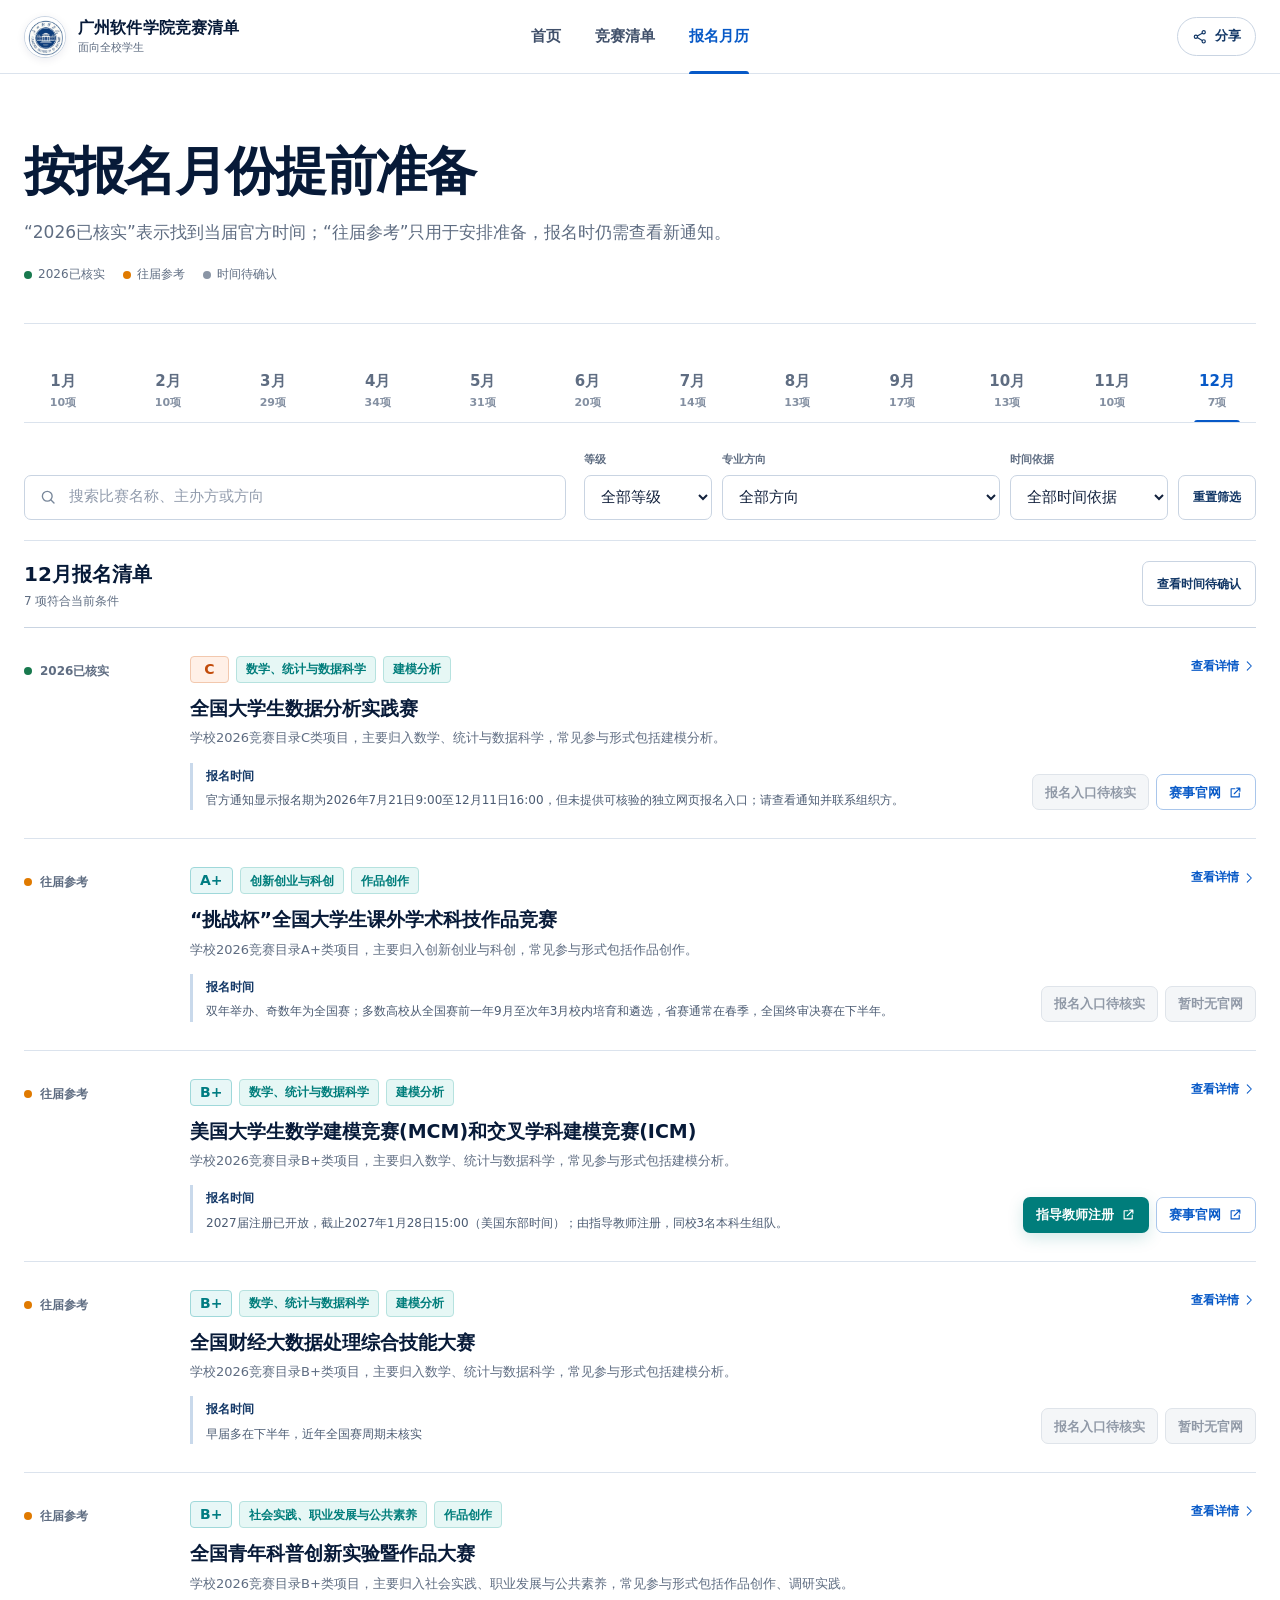
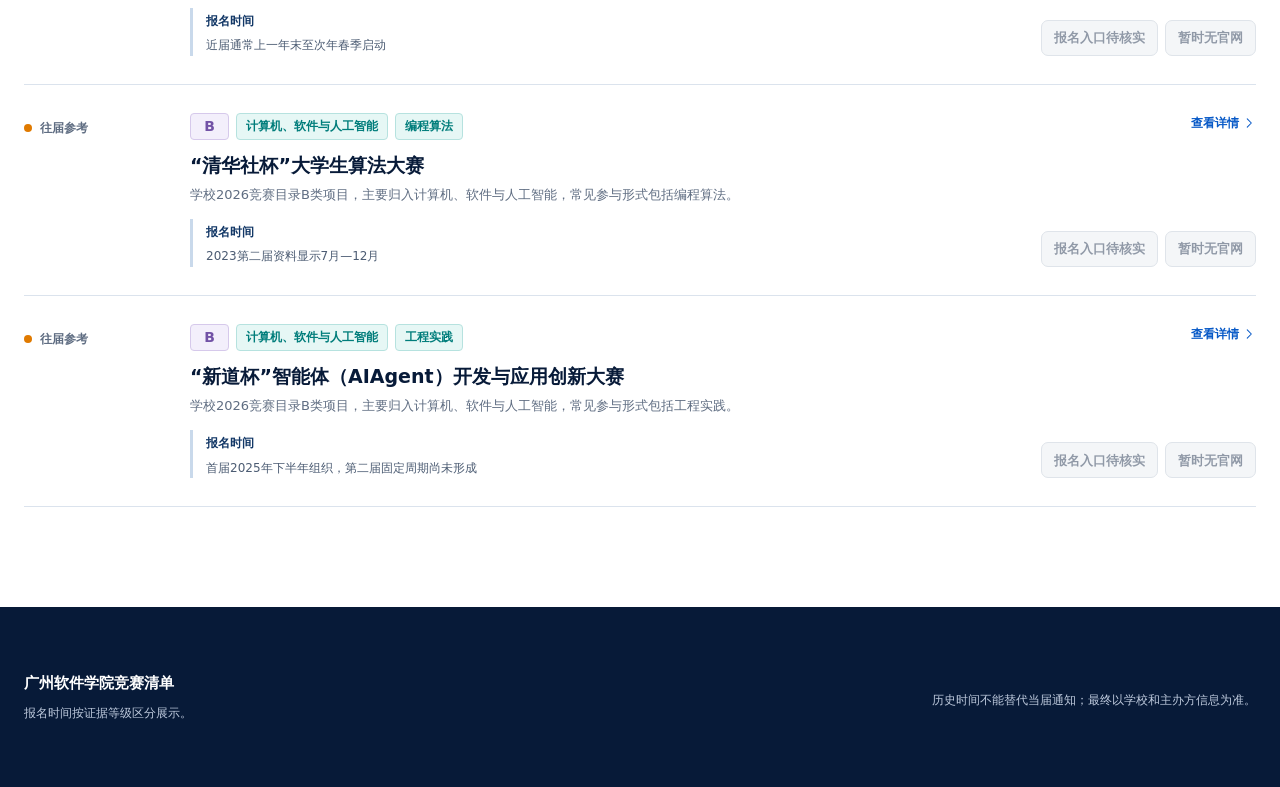
==== commit 6ccb2eaa: "fix: use school emblem in site header" ====
--- a/site/calendar.html
+++ b/site/calendar.html
@@ -18,7 +18,7 @@
   <a class="skip-link" href="#main-content">跳到主要内容</a>
   <header class="site-header">
     <div class="shell header-inner">
-      <a class="brand" href="index.html" aria-label="返回首页"><span class="brand-mark" aria-hidden="true"><svg viewBox="0 0 24 24"><path d="M6 3.5h9.5L19 7v13.5H6z"/><path d="M15 3.5V7h4M9 11h7M9 15h7"/></svg></span><span class="brand-copy"><strong>广州软件学院竞赛清单</strong><small>面向全校学生</small></span></a>
+      <a class="brand" href="index.html" aria-label="返回首页"><span class="brand-mark" aria-hidden="true"><img src="assets/gzist-emblem.png" alt=""></span><span class="brand-copy"><strong>广州软件学院竞赛清单</strong><small>面向全校学生</small></span></a>
       <button class="nav-toggle icon-button" type="button" aria-expanded="false" aria-controls="primary-nav"><span class="sr-only">打开导航</span><svg viewBox="0 0 24 24" aria-hidden="true"><path d="M4 7h16M4 12h16M4 17h16"/></svg></button>
       <nav class="primary-nav" id="primary-nav" aria-label="主导航"><a href="index.html" data-nav="home">首页</a><a href="competitions.html" data-nav="competitions">竞赛清单</a><a href="calendar.html" data-nav="calendar">报名月历</a></nav>
       <button class="share-button" id="share-button" type="button"><svg viewBox="0 0 24 24" aria-hidden="true"><circle cx="18" cy="5" r="2.5"/><circle cx="6" cy="12" r="2.5"/><circle cx="18" cy="19" r="2.5"/><path d="m8.2 10.8 7.5-4.4M8.2 13.2l7.5 4.4"/></svg><span>分享</span></button>
--- a/site/styles.css
+++ b/site/styles.css
@@ -147,16 +147,25 @@
 }
 
 .brand-mark {
-  width: 38px;
-  height: 38px;
+  width: 42px;
+  height: 42px;
   display: grid;
   place-items: center;
-  color: white;
-  background: var(--navy-950);
+  overflow: hidden;
+  background: white;
+  border: 1px solid var(--line-strong);
   border-radius: 50%;
-}
-
-.brand-mark svg { width: 21px; height: 21px; }
+  box-shadow: 0 2px 8px rgba(7, 27, 61, 0.08);
+}
+
+.brand-mark img {
+  width: 100%;
+  height: 100%;
+  min-width: 0;
+  min-height: 0;
+  display: block;
+  object-fit: cover;
+}
 
 .brand-copy { display: grid; line-height: 1.25; }
 .brand-copy strong { font-size: 16px; letter-spacing: 0.01em; }
@@ -833,7 +842,7 @@
   .shell { width: min(calc(100% - 32px), var(--shell)); }
   .site-header { height: 66px; }
   .header-inner { grid-template-columns: 1fr auto auto; gap: 8px; }
-  .brand-mark { width: 34px; height: 34px; }
+  .brand-mark { width: 36px; height: 36px; }
   .brand-copy strong { font-size: 14px; }
   .brand-copy small { display: none; }
   .nav-toggle { display: inline-grid !important; grid-column: 2; }
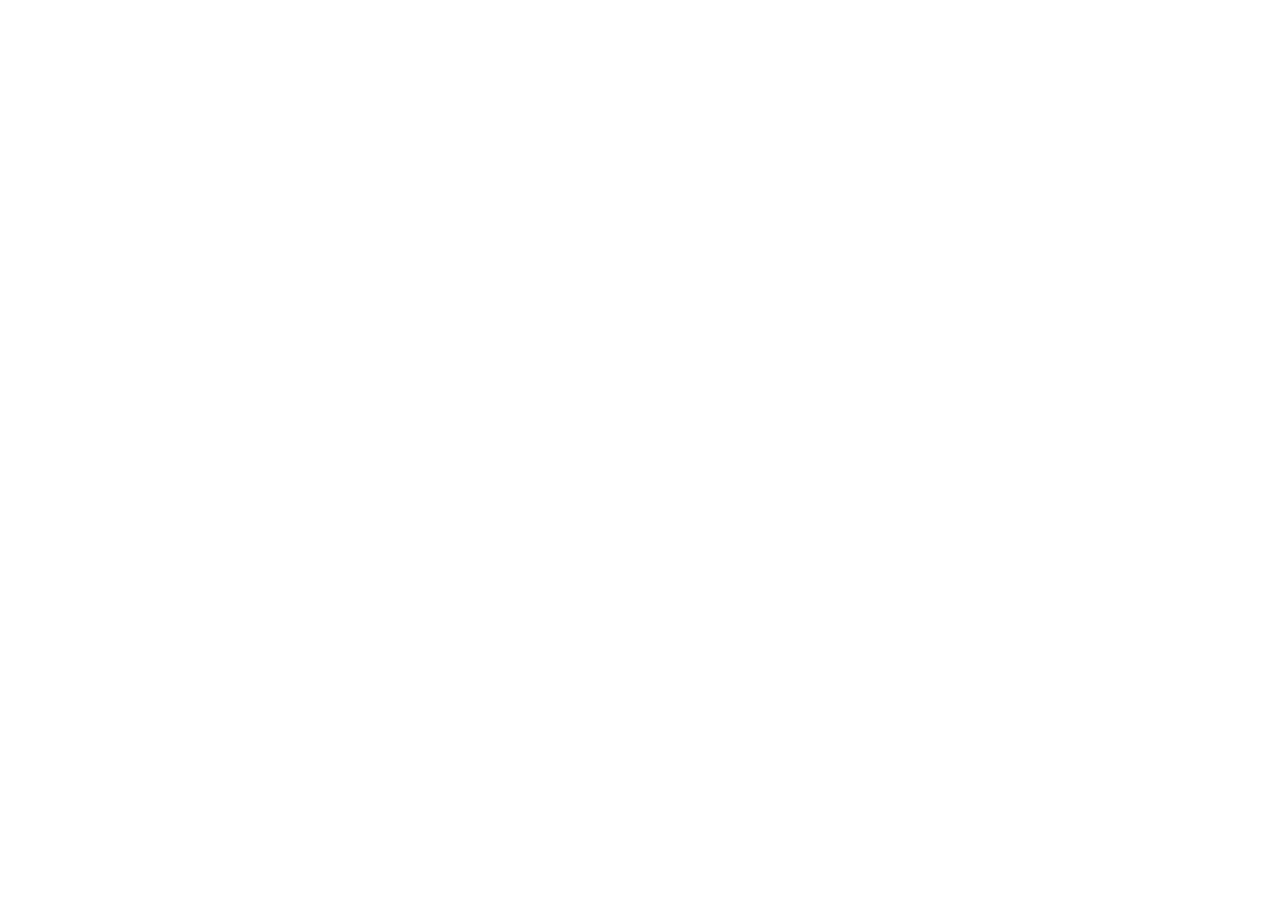
==== commit 3d1d2ba9: "迁移旧站到 GZUS 新地址" ====
--- a/site/calendar.html
+++ b/site/calendar.html
@@ -3,56 +3,35 @@
 <head>
   <meta charset="utf-8">
   <meta name="viewport" content="width=device-width, initial-scale=1">
+  <meta name="robots" content="noindex,follow">
+  <meta http-equiv="refresh" content="1; url=https://jianfeng777.github.io/gzus-competition-guide/calendar.html">
+  <link rel="canonical" href="https://jianfeng777.github.io/gzus-competition-guide/calendar.html">
   <meta name="theme-color" content="#071b3d">
-  <meta name="description" content="按报名月份查看广州软件学院竞赛目录赛事；当届已核实时间与往届常见时间分开标注。">
-  <meta property="og:type" content="website">
-  <meta property="og:title" content="报名月历｜广州软件学院竞赛清单">
-  <meta property="og:description" content="按报名月份查看赛事，提前安排组队和准备。">
-  <meta property="og:url" content="https://jianfeng777.github.io/gzist-competition-guide/calendar.html">
-  <link rel="canonical" href="https://jianfeng777.github.io/gzist-competition-guide/calendar.html">
-  <link rel="icon" href="assets/favicon.svg" type="image/svg+xml">
-  <link rel="stylesheet" href="styles.css">
-  <title>报名月历｜广州软件学院竞赛清单</title>
+  <title>网站已迁移｜广州软件学院竞赛清单</title>
+  <style>
+    :root { color-scheme: light; font-family: -apple-system, BlinkMacSystemFont, "Segoe UI", "PingFang SC", "Microsoft YaHei", sans-serif; }
+    body { margin: 0; min-height: 100vh; display: grid; place-items: center; background: #f4f7fb; color: #102341; }
+    main { width: min(560px, calc(100% - 40px)); padding: 40px; border: 1px solid #dbe4f0; border-radius: 24px; background: #fff; box-shadow: 0 18px 45px rgba(18, 50, 89, .10); text-align: center; }
+    .mark { width: 48px; height: 48px; margin: 0 auto 18px; display: grid; place-items: center; border-radius: 14px; background: #0b4a88; color: #fff; font-weight: 800; letter-spacing: .04em; }
+    h1 { margin: 0 0 12px; font-size: clamp(26px, 5vw, 36px); }
+    p { margin: 0 0 24px; line-height: 1.75; color: #53647c; }
+    a { display: inline-block; padding: 12px 20px; border-radius: 999px; background: #0b4a88; color: #fff; font-weight: 700; text-decoration: none; }
+  </style>
+  <script>
+    (() => {
+      const target = new URL("https://jianfeng777.github.io/gzus-competition-guide/calendar.html");
+      target.search = window.location.search;
+      target.hash = window.location.hash;
+      window.location.replace(target.href);
+    })();
+  </script>
 </head>
-<body data-page="calendar">
-  <a class="skip-link" href="#main-content">跳到主要内容</a>
-  <header class="site-header">
-    <div class="shell header-inner">
-      <a class="brand" href="index.html" aria-label="返回首页"><span class="brand-mark" aria-hidden="true"><img src="assets/gzist-emblem.png" alt=""></span><span class="brand-copy"><strong>广州软件学院竞赛清单</strong><small>面向全校学生</small></span></a>
-      <button class="nav-toggle icon-button" type="button" aria-expanded="false" aria-controls="primary-nav"><span class="sr-only">打开导航</span><svg viewBox="0 0 24 24" aria-hidden="true"><path d="M4 7h16M4 12h16M4 17h16"/></svg></button>
-      <nav class="primary-nav" id="primary-nav" aria-label="主导航"><a href="index.html" data-nav="home">首页</a><a href="competitions.html" data-nav="competitions">竞赛清单</a><a href="calendar.html" data-nav="calendar">报名月历</a></nav>
-      <button class="share-button" id="share-button" type="button"><svg viewBox="0 0 24 24" aria-hidden="true"><circle cx="18" cy="5" r="2.5"/><circle cx="6" cy="12" r="2.5"/><circle cx="18" cy="19" r="2.5"/><path d="m8.2 10.8 7.5-4.4M8.2 13.2l7.5 4.4"/></svg><span>分享</span></button>
-    </div>
-  </header>
-
-  <main id="main-content">
-    <section class="page-intro shell">
-      <h1>按报名月份提前准备</h1>
-      <p>“2026已核实”表示找到当届官方时间；“往届参考”只用于安排准备，报名时仍需查看新通知。</p>
-      <div class="legend"><span><i class="status-dot verified"></i>2026已核实</span><span><i class="status-dot reference"></i>往届参考</span><span><i class="status-dot unknown"></i>时间待确认</span></div>
-    </section>
-
-    <section class="calendar-shell shell" aria-labelledby="calendar-title">
-      <h2 class="sr-only" id="calendar-title">报名月份列表</h2>
-      <div class="month-tabs" id="month-tabs" role="tablist" aria-label="选择报名月份"></div>
-      <div class="catalog-toolbar calendar-toolbar">
-        <label class="search-field"><svg viewBox="0 0 24 24" aria-hidden="true"><circle cx="11" cy="11" r="6.5"/><path d="m16 16 4 4"/></svg><span class="sr-only">搜索赛事</span><input id="calendar-search" type="search" placeholder="搜索比赛名称、主办方或方向" autocomplete="off"></label>
-        <div class="filter-row">
-          <label><span>等级</span><select id="calendar-level"><option value="all">全部等级</option><option>A+</option><option>A</option><option>B+</option><option>B</option><option>C</option></select></label>
-          <label><span>专业方向</span><select id="calendar-category"><option value="all">全部方向</option></select></label>
-          <label><span>时间依据</span><select id="calendar-kind"><option value="all">全部时间依据</option><option value="verified_2026">2026已核实</option><option value="historical">往届参考</option><option value="unknown">时间待确认</option></select></label>
-          <button class="subtle-button" id="calendar-reset" type="button">重置筛选</button>
-        </div>
-      </div>
-      <div class="calendar-heading"><div><strong id="selected-month-title">本月报名清单</strong><span id="calendar-summary">正在读取时间信息…</span></div><button class="subtle-button" id="unknown-time-button" type="button">查看时间待确认</button></div>
-      <div class="calendar-results" id="calendar-results" aria-live="polite"></div>
-      <div class="empty-state" id="calendar-empty" hidden><h3>这个月份暂时没有匹配项目</h3><p>可切换时间依据或查看“时间待确认”的赛事。</p></div>
-    </section>
+<body>
+  <main>
+    <div class="mark" aria-hidden="true">GZUS</div>
+    <h1>网站已迁移</h1>
+    <p>广州软件学院竞赛清单已使用 GZUS 新名称。正在为你打开新报名月历，原有查询条件会继续保留。</p>
+    <a href="https://jianfeng777.github.io/gzus-competition-guide/calendar.html">立即前往新网站</a>
   </main>
-
-  <footer class="site-footer"><div class="shell footer-inner"><div><strong>广州软件学院竞赛清单</strong><p>报名时间按证据等级区分展示。</p></div><p>历史时间不能替代当届通知；最终以学校和主办方信息为准。</p></div></footer>
-  <div class="toast" id="toast" role="status" aria-live="polite"></div>
-  <noscript><p class="noscript">此页面需要启用 JavaScript 才能按月份筛选。</p></noscript>
-  <script src="data.js"></script><script src="site.js"></script><script src="calendar.js"></script>
 </body>
 </html>
